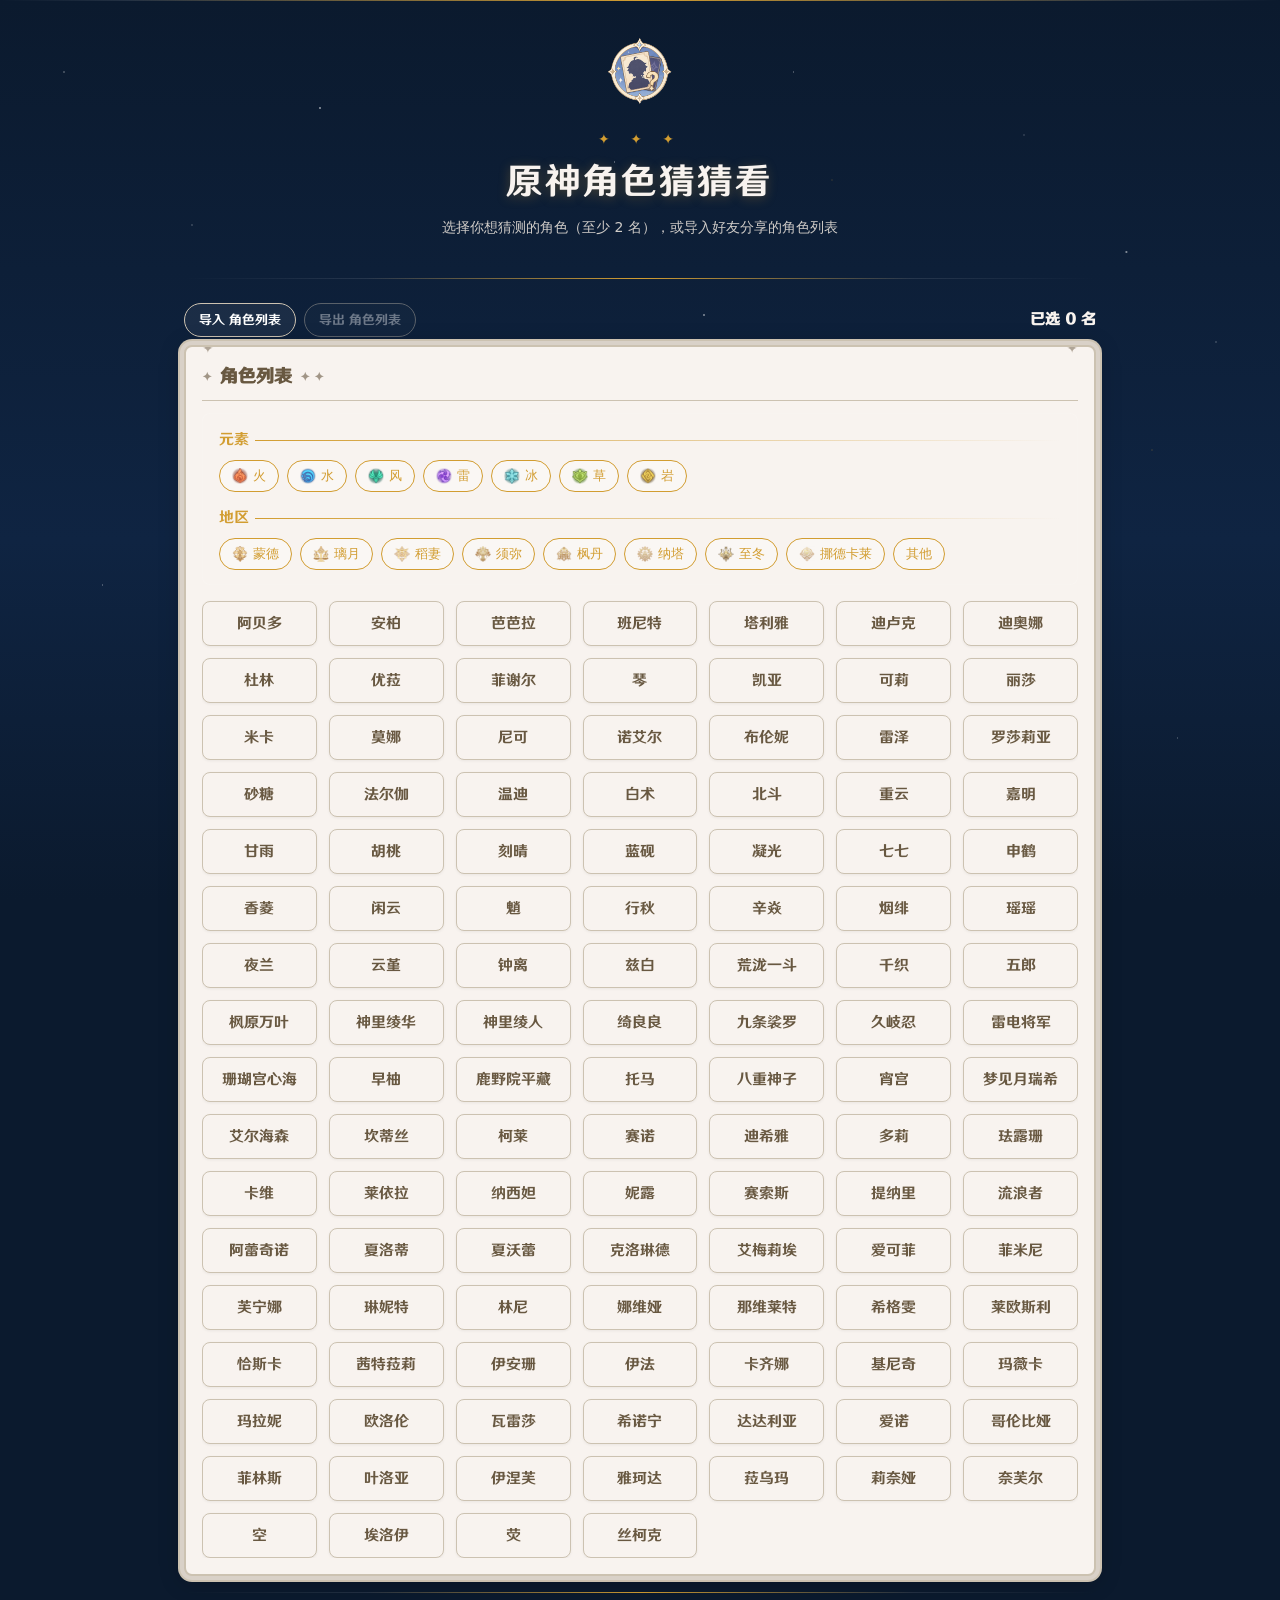
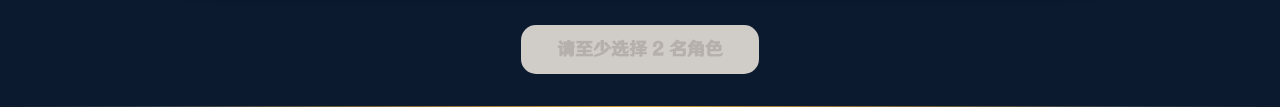
==== index.html @ c19e5338 "Initial commit: Genshin character guess game" ====
<!doctype html>
<html lang="en">
  <head>
    <meta charset="UTF-8" />
    <link rel="icon" type="image/png" href="./logo.png" />
    <meta name="viewport" content="width=device-width, initial-scale=1.0" />
    <title>原神角色猜猜看</title>
    <script type="module" crossorigin src="./assets/index-C_nuMbwn.js"></script>
    <link rel="stylesheet" crossorigin href="./assets/index-6CrWcAYw.css">
  </head>
  <body>
    <div id="root"></div>
  </body>
</html>
---- assets/index-6CrWcAYw.css ----
@font-face{font-family:Genshin;src:url(./zh-cn-B7w96uHY.ttf)format("truetype");font-weight:400;font-style:normal;font-display:swap}:root{--cream:#f8f3ef;--parchment:#edebe9;--beige:#d9d1c8;--warm-gray:#d0ccc8;--tan:#ccc2b1;--stone:#b5b0ac;--brown:#685841;--dark:#4a3a2a;--teal:#16769c;--white:#f8f9fa;--black:#000;--red:#cc4040;--gold:#d29d31;--bg:#0b1a2e;--bg-deep:#060f1c;--surface1:var(--cream);--surface2:var(--parchment);--surface3:var(--beige);--border:var(--tan);--border-visible:var(--stone);--border-accent:var(--brown);--text1:var(--brown);--text2:var(--dark);--text3:var(--stone);--text4:var(--warm-gray);--accent:var(--gold);--accent-teal:var(--teal);--success:#5cb85c;--error:var(--red);--warning:#e5a73b;--pyro:#e74c3c;--hydro:#3498db;--anemo:#52be80;--electro:#9b59b6;--dendro:#58d68d;--cryo:#5dade2;--geo:#d4a843;--font-display:"Genshin", "Noto Serif SC", serif;--font-body:"Noto Sans SC", system-ui, sans-serif;--radius-sm:4px;--radius-md:8px;--radius-lg:12px;--radius-pill:999px;--space-xs:4px;--space-sm:8px;--space-md:16px;--space-lg:24px;--space-xl:32px;--space-2xl:48px;--space-3xl:64px;--space-4xl:96px;--glow-accent:0 0 12px #d29d3166;--glow-strong:0 0 20px #d29d3199;--ease:cubic-bezier(.4, 0, .2, 1);--lightningcss-light:initial;--lightningcss-dark: ;color-scheme:light;font-family:var(--font-body);color:var(--text1);background:var(--bg);-webkit-font-smoothing:antialiased;-moz-osx-font-smoothing:grayscale;font-size:15px;line-height:1.6}*{box-sizing:border-box;margin:0;padding:0}body{background-color:#0000;background-image:radial-gradient(1px 1px at 5% 8%,#ffffffb3,#0000),radial-gradient(1px 1px at 15% 25%,#ffffff80,#0000),radial-gradient(1.5px 1.5px at 25% 12%,#fffc,#0000),radial-gradient(1px 1px at 35% 45%,#fff6,#0000),radial-gradient(1px 1px at 48% 18%,#fff9,#0000),radial-gradient(1.5px 1.5px at 55% 35%,#ffffffb3,#0000),radial-gradient(1px 1px at 62% 8%,#ffffff80,#0000),radial-gradient(1px 1px at 72% 42%,#fff9,#0000),radial-gradient(1px 1px at 80% 15%,#fff6,#0000),radial-gradient(1.5px 1.5px at 88% 28%,#ffffffb3,#0000),radial-gradient(1px 1px at 95% 38%,#ffffff80,#0000),radial-gradient(1px 1px at 8% 65%,#ffffff80,#0000),radial-gradient(1px 1px at 18% 80%,#ffffff59,#0000),radial-gradient(1px 1px at 28% 55%,#fff9,#0000),radial-gradient(1px 1px at 38% 72%,#fff6,#0000),radial-gradient(1.5px 1.5px at 50% 85%,#ffffff8c,#0000),radial-gradient(1px 1px at 60% 62%,#ffffff73,#0000),radial-gradient(1px 1px at 68% 78%,#ffffff80,#0000),radial-gradient(1px 1px at 78% 52%,#ffffff59,#0000),radial-gradient(1px 1px at 85% 68%,#fff9,#0000),radial-gradient(1px 1px at 92% 82%,#fff6,#0000),radial-gradient(.5px .5px at 12% 32%,#ffffff4d,#0000),radial-gradient(.5px .5px at 42% 6%,#ffffff40,#0000),radial-gradient(.5px .5px at 58% 48%,#ffffff4d,#0000),radial-gradient(.5px .5px at 75% 22%,#fff3,#0000),radial-gradient(.5px .5px at 32% 68%,#ffffff40,#0000),radial-gradient(.5px .5px at 45% 55%,#ffffff4d,#0000),radial-gradient(.5px .5px at 82% 45%,#fff3,#0000),radial-gradient(1px 1px at 20% 40%,#d29d3166,#0000),radial-gradient(1px 1px at 65% 20%,#d29d3159,#0000),radial-gradient(1px 1px at 40% 70%,#d29d314d,#0000),radial-gradient(1px 1px at 90%,#d29d3166,#0000),linear-gradient(#0b1a2e 0%,#0d1f38 30%,#0f2442 60%,#0b1a2e 100%);background-position:0 0,0 0,0 0,0 0,0 0,0 0,0 0,0 0,0 0,0 0,0 0,0 0,0 0,0 0,0 0,0 0,0 0,0 0,0 0,0 0,0 0,0 0,0 0,0 0,0 0,0 0,0 0,0 0,0 0,0 0,0 0,0 0,0 0;background-repeat:repeat,repeat,repeat,repeat,repeat,repeat,repeat,repeat,repeat,repeat,repeat,repeat,repeat,repeat,repeat,repeat,repeat,repeat,repeat,repeat,repeat,repeat,repeat,repeat,repeat,repeat,repeat,repeat,repeat,repeat,repeat,repeat,repeat;background-size:auto,auto,auto,auto,auto,auto,auto,auto,auto,auto,auto,auto,auto,auto,auto,auto,auto,auto,auto,auto,auto,auto,auto,auto,auto,auto,auto,auto,auto,auto,auto,auto,auto;background-attachment:fixed;background-origin:padding-box,padding-box,padding-box,padding-box,padding-box,padding-box,padding-box,padding-box,padding-box,padding-box,padding-box,padding-box,padding-box,padding-box,padding-box,padding-box,padding-box,padding-box,padding-box,padding-box,padding-box,padding-box,padding-box,padding-box,padding-box,padding-box,padding-box,padding-box,padding-box,padding-box,padding-box,padding-box,padding-box;background-clip:border-box,border-box,border-box,border-box,border-box,border-box,border-box,border-box,border-box,border-box,border-box,border-box,border-box,border-box,border-box,border-box,border-box,border-box,border-box,border-box,border-box,border-box,border-box,border-box,border-box,border-box,border-box,border-box,border-box,border-box,border-box,border-box,border-box;min-height:100vh;margin:0}#root{flex-direction:column;width:100%;max-width:100%;min-height:100vh;display:flex}.book-panel{background:var(--cream);border:2px solid var(--tan);border-radius:var(--radius-md);box-shadow:0 0 0 4px var(--beige), 0 0 0 6px var(--tan), 0 4px 24px #0000004d;position:relative}.book-panel:before,.book-panel:after{content:"✦";color:var(--brown);opacity:.5;pointer-events:none;font-size:14px;position:absolute}.book-panel:before{top:-10px;left:16px}.book-panel:after{top:-10px;right:16px}.section-header{align-items:center;gap:var(--space-sm);font-family:var(--font-display);color:var(--brown);padding-bottom:var(--space-sm);border-bottom:1px solid var(--tan);font-size:18px;font-weight:600;display:flex}.section-header:before,.section-header:after{content:"✦";color:var(--brown);opacity:.6;font-size:12px}.section-header:after{content:"✦ ✦"}.gold-line{background:linear-gradient(90deg, transparent 0%, var(--tan) 10%, var(--accent) 50%, var(--tan) 90%, transparent 100%);flex-shrink:0;height:1px}button{font-family:var(--font-display);cursor:pointer;transition:all .2s var(--ease);-webkit-user-select:none;user-select:none;border:none;outline:none}button:active{transform:scale(.96)}.btn-primary{border-radius:var(--radius-sm);background:var(--accent);color:var(--white);font-size:16px;font-weight:600;font-family:var(--font-display);padding:12px 28px;box-shadow:0 2px 8px #d29d314d}.btn-primary:hover{background:#e0aa3f;box-shadow:0 4px 16px #d29d3180}.btn-primary:disabled{background:var(--warm-gray);color:var(--stone);cursor:not-allowed;box-shadow:none}.btn-primary:disabled:hover{box-shadow:none}.btn-secondary{border-radius:var(--radius-sm);color:var(--brown);border:1px solid var(--tan);font-size:14px;font-weight:500;font-family:var(--font-body);background:0 0;padding:10px 24px}.btn-secondary:hover{border-color:var(--brown);background:#6858410f}select{font-family:var(--font-body);outline:none}textarea{font-family:var(--font-body);resize:vertical;outline:none}::-webkit-scrollbar{width:6px}::-webkit-scrollbar-track{background:var(--parchment)}::-webkit-scrollbar-thumb{background:var(--tan);border-radius:3px}::-webkit-scrollbar-thumb:hover{background:var(--stone)}._wrapper_1x5pn_1{flex-direction:column;min-height:100vh;display:flex}._line_1x5pn_13{background:linear-gradient(90deg, transparent 0%, #ffffff1a 10%, var(--accent) 50%, #ffffff1a 90%, transparent 100%);flex-shrink:0;height:1px}._content_1x5pn_39{flex-direction:column;flex:1;display:flex}._bar_4aho6_1{border-radius:var(--radius-md);margin-bottom:var(--space-md);background:#ffffff0a;border:1px solid #ffffff14;flex-direction:column;gap:14px;padding:14px 16px;display:flex}._group_4aho6_23{flex-direction:column;gap:8px;display:flex}._groupLabel_4aho6_35{font-family:var(--font-display);font-size:px;color:#d29d31;align-items:center;gap:6px;font-weight:500;display:flex}._groupLabel_4aho6_35:after{content:"";background:linear-gradient(90deg,#d29d31,#0000);flex:1;height:1px}._chips_4aho6_69{flex-wrap:wrap;gap:8px;display:flex}._chip_4aho6_69{border-radius:var(--radius-pill);cursor:pointer;transition:all .15s var(--ease);font-family:var(--font-body);color:#d29d31;background:#ffffff4d;border:1px solid #d29d31;align-items:center;gap:5px;padding:6px 12px;font-size:13px;display:flex}._chip_4aho6_69:hover{color:#ffffffe6;background:#b3914d;border-color:#ffffff4d}._chip_4aho6_69._active_4aho6_123{border-color:var(--accent);color:#ffffffe6;background:#b3914d;box-shadow:0 0 8px #d29d3126}._icon_4aho6_137{object-fit:contain;flex-shrink:0;width:16px;height:16px}._grid_1xgyg_1{grid-template-columns:repeat(auto-fill,minmax(110px,1fr));gap:12px;display:grid}._chip_1xgyg_13{text-align:center;border-radius:var(--radius-md);cursor:pointer;border:1px solid var(--tan);background:var(--cream);color:var(--brown);font-size:15px;font-family:var(--font-display);transition:all .2s var(--ease);-webkit-user-select:none;user-select:none;justify-content:center;align-items:center;padding:12px 8px;font-weight:500;display:flex;box-shadow:0 1px 3px #0000000f}._chip_1xgyg_13:hover{border-color:var(--accent);color:var(--accent);background:#fff;transform:translateY(-1px);box-shadow:0 2px 8px #d29d3126}._chip_1xgyg_13:active{transform:scale(.96)}._selected_1xgyg_75{color:var(--accent);border-color:var(--accent);background:#d29d311f;box-shadow:0 0 0 1px #d29d3133}._selected_1xgyg_75:hover{border-color:var(--accent);color:var(--accent);background:#d29d312e}._empty_1xgyg_101{text-align:center;color:var(--stone);padding:var(--space-2xl);font-size:14px}._bar_1h3ks_1{gap:var(--space-sm);align-items:center;display:flex}._fileInput_1h3ks_13{display:none}._bar_1h3ks_1 button{font-family:var(--font-display);color:#fff;background:#ffffff0f;border-radius:999px;padding:8px 14px;font-size:13px}._bar_1h3ks_1 button:disabled{opacity:.4;cursor:not-allowed}._screen_oc9hh_1{padding:var(--space-xl) var(--space-lg);flex-direction:column;flex:1;width:100%;max-width:960px;margin:0 auto;display:flex}._header_oc9hh_21{text-align:center;margin-bottom:var(--space-lg)}._logo_oc9hh_31{object-fit:contain;width:80px;height:80px;margin-bottom:var(--space-sm)}._title_oc9hh_45{font-family:var(--font-display);color:var(--cream);letter-spacing:.06em;text-shadow:0 2px 12px #d29d314d;font-size:36px;font-weight:550}._titleStars_oc9hh_63{color:var(--gold);letter-spacing:8px;margin-bottom:var(--space-xs);font-size:14px}._subtitle_oc9hh_77{color:var(--warm-gray);margin-top:var(--space-xs);font-size:14px}._line_oc9hh_89{background:linear-gradient(90deg, transparent 0%, #ffffff1a 20%, var(--gold) 50%, #ffffff1a 80%, transparent 100%);height:1px;margin:var(--space-md) 0}._toolbar_oc9hh_115{padding:var(--space-sm) 0;justify-content:space-between;align-items:center;gap:var(--space-sm);flex-wrap:wrap;display:flex}._count_oc9hh_133{color:var(--cream);font-family:var(--font-display);font-size:15px;font-weight:600}._gridWrapper_oc9hh_147{padding:var(--space-md);flex:1;overflow-y:auto}._footer_oc9hh_159{text-align:center;padding-top:var(--space-md)}._footer_oc9hh_159 button{border-radius:15px;min-width:220px;padding:14px 36px;font-size:18px}._viewer_h13od_1{background:var(--cream);border:2px solid var(--tan);border-radius:var(--radius-md);box-shadow:0 0 0 3px var(--beige), 0 0 0 5px var(--tan), 0 4px 20px #0003;flex:1;justify-content:center;align-items:center;min-height:300px;display:flex;position:relative;overflow:hidden}._viewer_h13od_1._zoomed_h13od_35{overflow:auto}._image_h13od_43{object-fit:contain;max-width:100%;max-height:100%;transition:transform .15s var(--ease);transform-origin:50%;-webkit-user-select:none;user-select:none}._placeholder_h13od_61{text-align:center;padding:var(--space-2xl)}._starIcon_h13od_71{color:var(--warm-gray);margin-bottom:var(--space-md);font-size:48px;display:block}._name_h13od_85{font-family:var(--font-display);color:var(--brown);margin-bottom:var(--space-sm);font-size:22px}._hint_h13od_99{color:var(--stone);font-size:14px}._hintSmall_h13od_109{color:var(--warm-gray);margin-top:var(--space-xs);opacity:.7;font-size:12px}._zoomControls_h13od_123{z-index:10;align-items:center;gap:6px;display:flex;position:absolute;bottom:12px;right:12px}._zoomBtn_h13od_143{border-radius:var(--radius-sm);border:1px solid var(--tan);width:32px;height:32px;color:var(--brown);font-size:18px;font-family:var(--font-body);cursor:pointer;transition:all .15s var(--ease);background:#ffffffe6;justify-content:center;align-items:center;line-height:1;display:flex}._zoomBtn_h13od_143:hover:not(:disabled){border-color:var(--accent);color:var(--accent);background:#fff}._zoomBtn_h13od_143:disabled{opacity:.35;cursor:not-allowed}._zoomLabel_h13od_199{font-family:var(--font-display);color:var(--brown);border-radius:var(--radius-sm);background:#ffffffe6;padding:4px 8px;font-size:12px}._container_f1njk_1{width:100%;position:relative}._trigger_f1njk_11{background:var(--white);width:100%;color:var(--text3);border:1px solid var(--tan);font-family:var(--font-body);cursor:pointer;text-align:left;transition:border-color .2s var(--ease), box-shadow .2s var(--ease);border-radius:13px;justify-content:space-between;align-items:center;padding:10px 36px 10px 14px;font-size:15px;display:flex}._trigger_f1njk_11:hover,._trigger_f1njk_11:focus{border-color:var(--accent);outline:none;box-shadow:0 0 0 3px #d29d311a}._hasValue_f1njk_59{color:var(--text1);border-color:var(--accent)}._placeholder_f1njk_69{color:var(--text4)}._arrow_f1njk_77{color:var(--brown);transition:transform .2s var(--ease);font-size:14px;position:absolute;top:50%;right:14px;transform:translateY(-50%)}._arrowOpen_f1njk_97{transform:translateY(-50%)rotate(180deg)}._menu_f1njk_105{background:var(--white);border:1px solid var(--accent);z-index:100;border-radius:13px;max-height:280px;position:absolute;top:calc(100% + 4px);left:0;right:0;overflow-y:auto;box-shadow:0 4px 16px #00000026}._option_f1njk_133{width:100%;color:var(--brown);font-family:var(--font-body);cursor:pointer;text-align:left;transition:background .1s var(--ease);background:0 0;border:none;padding:10px 14px;font-size:14px;display:block}._option_f1njk_133:hover{background:#d29d3114}._optionActive_f1njk_169{color:var(--accent);background:#d29d311f}._box_1felu_1{background:var(--white);width:100%;min-height:100px;color:var(--text1);border:1px solid var(--tan);font-family:var(--font-body);resize:vertical;transition:border-color .2s var(--ease), box-shadow .2s var(--ease);border-radius:13px;outline:none;padding:10px 14px;font-size:14px}._box_1felu_1::placeholder{color:var(--text4)}._box_1felu_1:focus{border-color:var(--accent);box-shadow:0 0 0 3px #d29d311a}._panel_ixjun_1{background:var(--cream);border:2px solid var(--tan);border-radius:var(--radius-md);box-shadow:0 0 0 3px var(--beige), 0 0 0 5px var(--tan), 0 4px 20px #0003;padding:var(--space-lg);gap:var(--space-lg);flex-direction:column;height:100%;display:flex;position:relative}._section_ixjun_33{gap:var(--space-sm);flex-direction:column;display:flex}._label_ixjun_45{font-family:var(--font-display);color:var(--brown);align-items:center;gap:6px;font-size:14px;font-weight:600;display:flex}._label_ixjun_45:before{content:"✦";color:var(--brown);opacity:.5;font-size:10px}._screen_1jb2v_1{gap:var(--space-lg);padding:var(--space-md) var(--space-lg);flex:1;grid-template-rows:1fr auto;grid-template-columns:2fr 1fr;width:100%;max-width:1100px;min-height:0;margin:0 auto;display:grid}._leftPanel_1jb2v_27{flex-direction:column;grid-row:1;min-height:0;display:flex}._header_1jb2v_41{margin-bottom:var(--space-sm);justify-content:space-between;align-items:center;display:flex}._questionLabel_1jb2v_55{font-family:var(--font-display);color:var(--cream);font-size:16px;font-weight:600}._rightPanel_1jb2v_69{flex-direction:column;grid-row:1;min-height:0;display:flex}._bottom_1jb2v_83{justify-content:space-between;align-items:center;gap:var(--space-md);padding-top:var(--space-sm);grid-area:2/1/auto/-1;display:flex}._navArea_1jb2v_103{align-items:center;gap:var(--space-sm);display:flex}._arrowBtn_1jb2v_115{width:40px;height:40px;color:var(--cream);cursor:pointer;transition:all .15s var(--ease);background:#ffffff14;border:1px solid #ffffff26;border-radius:50%;justify-content:center;align-items:center;font-size:16px;display:flex}._arrowBtn_1jb2v_115:hover:not(:disabled){border-color:var(--accent);color:var(--accent);background:#ffffff26}._arrowBtn_1jb2v_115:disabled{opacity:.25;cursor:not-allowed}._completeBtn_1jb2v_167{border-radius:13px;padding:12px 36px;font-size:18px;animation:2s ease-in-out infinite _pulseGlow_1jb2v_1}@keyframes _pulseGlow_1jb2v_1{0%,to{box-shadow:0 2px 8px #d29d314d}50%{box-shadow:0 4px 20px #d29d3199}}@media (width<=700px){._screen_1jb2v_1{grid-template-rows:auto auto auto;grid-template-columns:1fr}._leftPanel_1jb2v_27{grid-row:1}._rightPanel_1jb2v_69{grid-row:2}._bottom_1jb2v_83{flex-wrap:wrap;grid-area:3/1}}._row_42fqc_1{background:var(--white);border-radius:var(--radius-sm);border:1px solid var(--tan);border-radius:13px;padding:10px 14px}._correct_42fqc_17{border-color:var(--success)}._wrong_42fqc_25{border-color:var(--error)}._unanswered_42fqc_33{border-color:var(--tan)}._result_42fqc_41{align-items:center;gap:8px;display:flex}._correctText_42fqc_53{color:var(--success);font-size:16px;font-weight:600}._wrongText_42fqc_65{color:var(--error);font-size:16px;font-weight:600}._unansweredText_42fqc_77{color:var(--stone);font-style:italic}._correctAnswer_42fqc_87{color:var(--success);border-top:1px solid var(--tan);align-items:center;gap:6px;margin-top:6px;padding-top:6px;font-size:13px;display:flex}._portrait_42fqc_109{object-fit:cover;border:1px solid var(--tan);background:var(--beige);border-radius:50%;flex-shrink:0;width:32px;height:32px}._portraitSmall_42fqc_129{object-fit:cover;border:1px solid var(--tan);background:var(--beige);border-radius:50%;flex-shrink:0;width:22px;height:22px}._overlay_10qot_1{z-index:9999;background:#000000b3;justify-content:center;align-items:center;display:flex;position:fixed;inset:0}._card_10qot_21{background:#f8f3ef;border:2px solid #ccc2b1;border-radius:8px;width:460px;padding:24px 20px;box-shadow:0 0 0 3px #d9d1c8,0 0 0 5px #ccc2b1,0 8px 32px #00000080}._header_10qot_45{text-align:center;margin-bottom:20px}._logo_10qot_55{object-fit:contain;width:64px;height:64px;margin-bottom:8px}._stars_10qot_69{color:#d29d31;letter-spacing:12px;margin-bottom:8px;font-size:14px}._title_10qot_83{font-family:var(--font-display);color:#685841;letter-spacing:.06em;margin:0 0 8px;font-size:24px;font-weight:500}._score_10qot_101{font-family:var(--font-display);color:#4a3a2a;font-size:20px;font-weight:550}._divider_10qot_115{background:linear-gradient(90deg,#0000,#ccc2b1,#d29d31,#ccc2b1,#0000);height:1px;margin:16px 0}._table_10qot_127{flex-direction:column;display:flex}._row_10qot_137{border-bottom:1px solid #ccc2b166;align-items:center;gap:10px;padding:10px 0;font-size:14px;display:flex}._index_10qot_155{text-align:center;color:#b5b0ac;flex-shrink:0;width:22px;font-size:12px}._portrait_10qot_171{object-fit:cover;background:#d9d1c8;border:1px solid #ccc2b1;border-radius:50%;flex-shrink:0;width:36px;height:36px}._correctName_10qot_191{color:#4a3a2a;width:80px;font-weight:500;font-family:var(--font-display);flex-shrink:0}._guessCorrect_10qot_207{color:#5cb85c;width:80px;font-weight:500;font-family:var(--font-display);flex-shrink:0}._guessWrong_10qot_223{color:#cc4040;width:80px;font-weight:550;font-family:var(--font-display);flex-shrink:0}._comment_10qot_239{color:#8f8b88;white-space:pre-wrap;word-break:break-word;text-overflow:clip;font-size:12px;font-family:var(--font-display);flex:1;overflow:visible}._footer_10qot_261{text-align:center;margin-top:12px}._footerText_10qot_271{color:#b5b0ac;margin:0;font-size:12px}._actions_10qot_283{justify-content:center;gap:12px;margin-top:20px;display:flex}._downloadBtn_10qot_297{color:#fff;cursor:pointer;background:#d29d31;border:none;border-radius:6px;padding:12px 28px;font-size:15px;font-weight:550;transition:all .2s;box-shadow:0 2px 8px #d29d314d}._downloadBtn_10qot_297:hover:not(:disabled){background:#e0aa3f;box-shadow:0 4px 16px #d29d3180}._downloadBtn_10qot_297:disabled{opacity:.6;cursor:not-allowed}._closeBtn_10qot_343{color:#685841;cursor:pointer;background:0 0;border:1px solid #ccc2b1;border-radius:6px;padding:12px 28px;font-size:15px;transition:all .2s}._closeBtn_10qot_343:hover{background:#6858410f;border-color:#685841}._screen_18xdz_1{gap:var(--space-lg);padding:var(--space-md) var(--space-lg);flex:1;grid-template-rows:1fr auto;grid-template-columns:2fr 1fr;width:100%;max-width:1100px;min-height:0;margin:0 auto;display:grid}._leftPanel_18xdz_27{flex-direction:column;grid-row:1;min-height:0;display:flex}._header_18xdz_41{margin-bottom:var(--space-sm);justify-content:space-between;align-items:center;display:flex}._questionLabel_18xdz_55{font-family:var(--font-display);color:var(--cream);font-size:16px;font-weight:600}._scoreBadge_18xdz_69{font-family:var(--font-display);color:var(--accent);text-shadow:0 0 10px #d29d314d;font-size:18px;font-weight:700}._rightPanel_18xdz_85{flex-direction:column;grid-row:1;min-height:0;display:flex}._panel_18xdz_99{background:var(--cream);border:2px solid var(--tan);border-radius:var(--radius-md);box-shadow:0 0 0 3px var(--beige), 0 0 0 5px var(--tan), 0 4px 20px #0003;padding:var(--space-lg);gap:var(--space-lg);flex-direction:column;height:100%;display:flex}._section_18xdz_129{gap:var(--space-sm);flex-direction:column;display:flex}._label_18xdz_141{font-family:var(--font-display);color:var(--brown);align-items:center;gap:6px;font-size:14px;font-weight:600;display:flex}._label_18xdz_141:before{content:"✦";color:var(--brown);opacity:.5;font-size:10px}._commentDisplay_18xdz_175{background:var(--white);border:1px solid var(--tan);color:var(--brown);white-space:pre-wrap;word-break:break-word;border-radius:13px;min-height:60px;padding:10px 14px;font-size:14px}._noComment_18xdz_199{color:var(--stone);font-style:italic}._scoreBig_18xdz_209{text-align:center;font-family:var(--font-display);color:var(--accent);text-shadow:0 0 10px #d29d3133;font-size:48px;font-weight:700}._shareBtn_18xdz_227{border-radius:13px;width:100%;margin-top:auto}._playAgainBtn_18xdz_239{border-radius:13px;padding:12px 36px;font-size:18px}._bottom_18xdz_251{justify-content:space-between;align-items:center;gap:var(--space-md);padding-top:var(--space-sm);grid-area:2/1/auto/-1;display:flex}@media (width<=700px){._screen_18xdz_1{grid-template-rows:auto auto auto;grid-template-columns:1fr}._leftPanel_18xdz_27{grid-row:1}._rightPanel_18xdz_85{grid-row:2}._bottom_18xdz_251{flex-wrap:wrap;grid-area:3/1}}
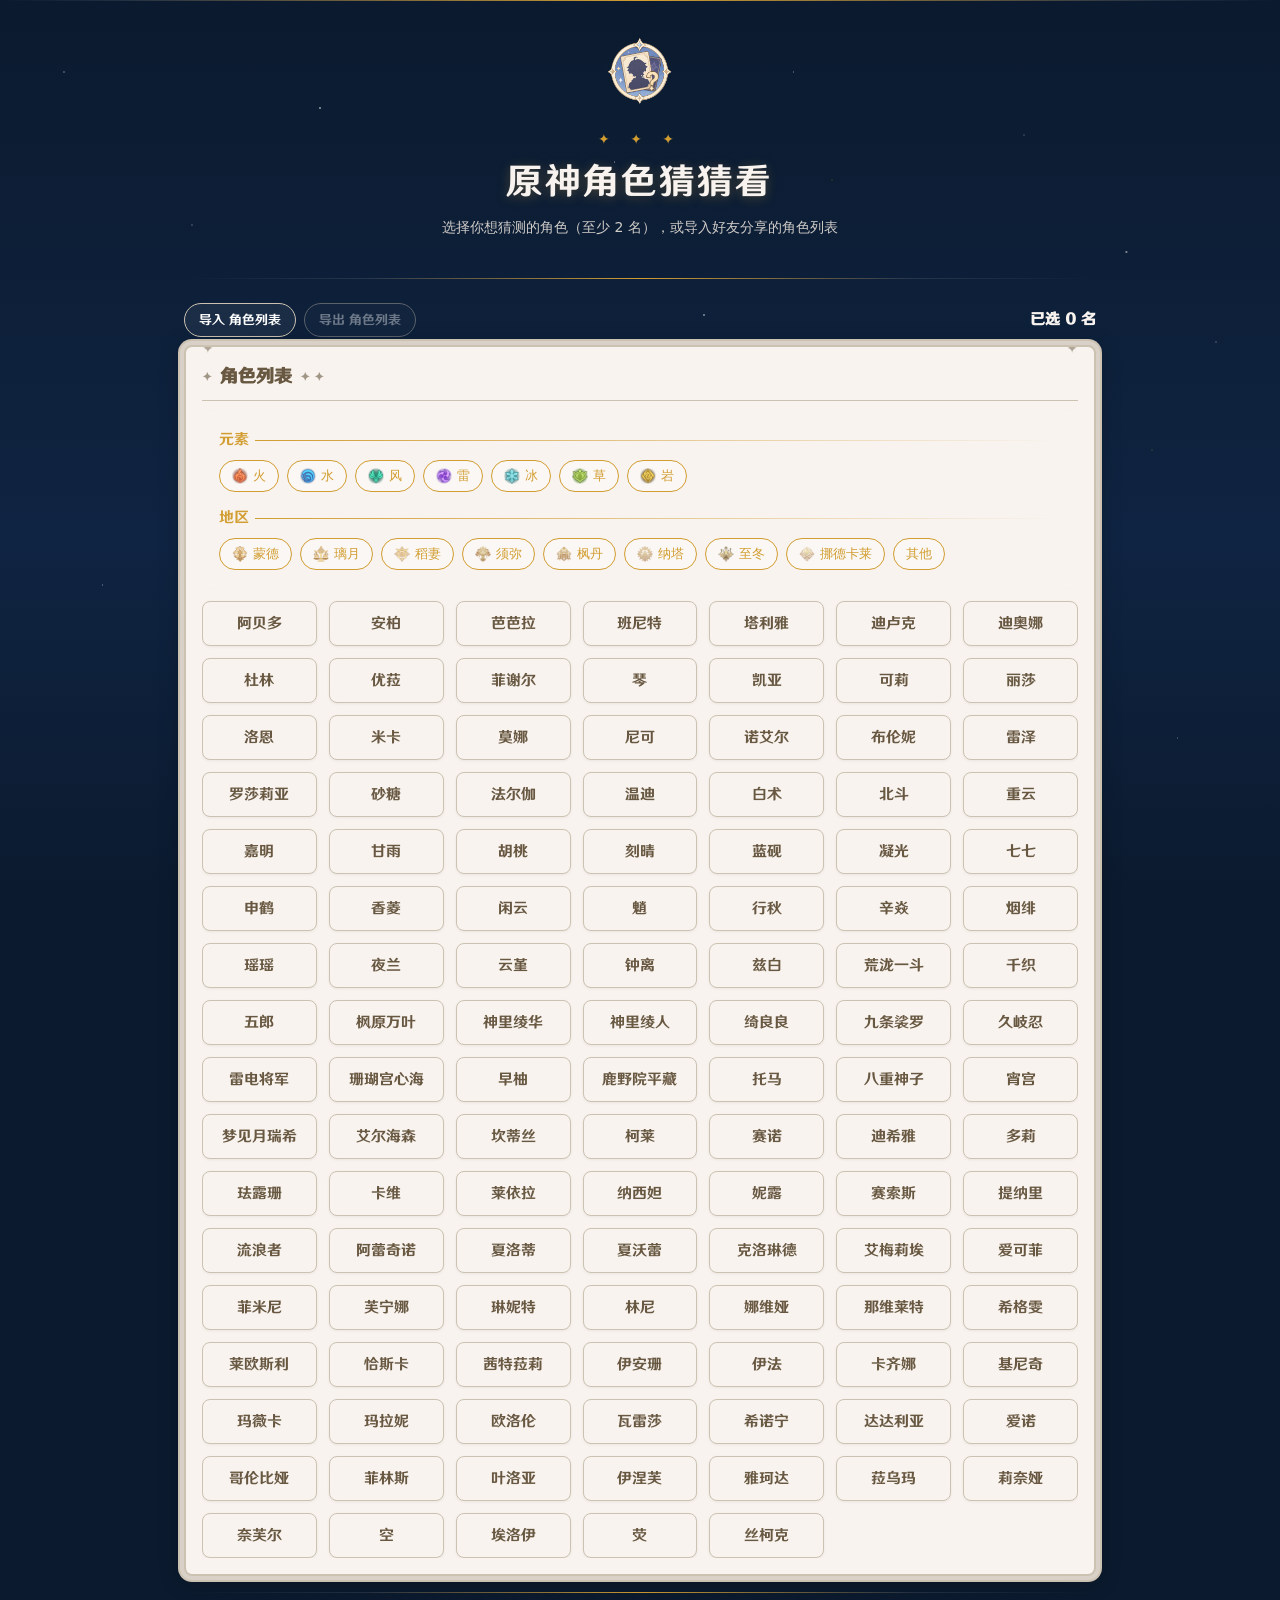
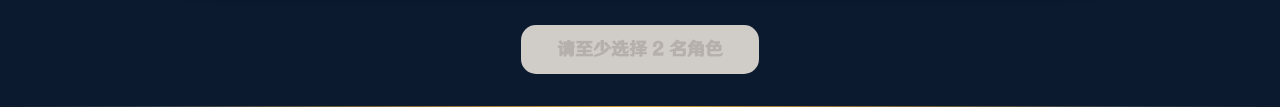
==== commit ac6c9655: "Add character Lohen" ====
--- a/index.html
+++ b/index.html
@@ -5,7 +5,7 @@
     <link rel="icon" type="image/png" href="./logo.png" />
     <meta name="viewport" content="width=device-width, initial-scale=1.0" />
     <title>原神角色猜猜看</title>
-    <script type="module" crossorigin src="./assets/index-C_nuMbwn.js"></script>
+    <script type="module" crossorigin src="./assets/index-C3ls69CL.js"></script>
     <link rel="stylesheet" crossorigin href="./assets/index-6CrWcAYw.css">
   </head>
   <body>
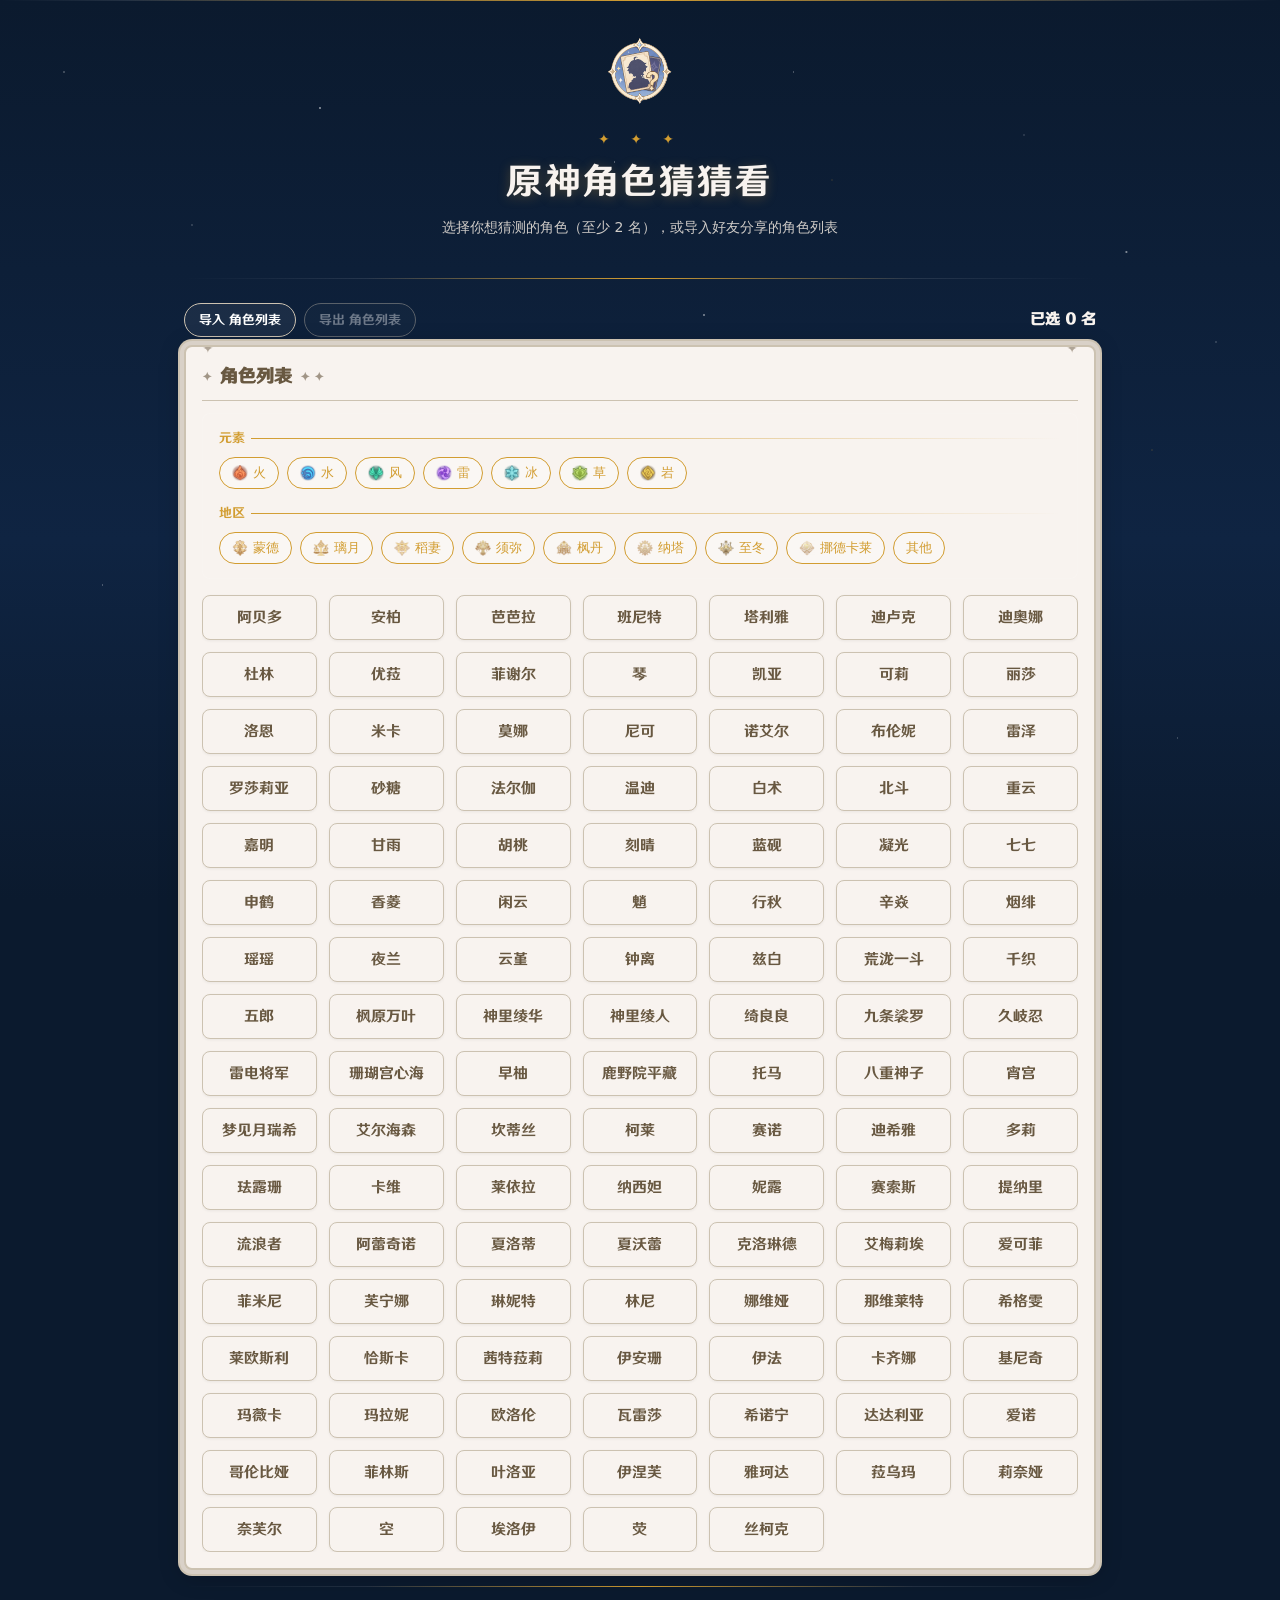
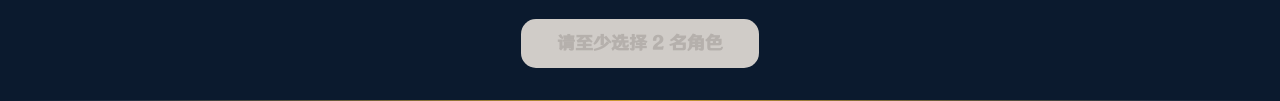
==== commit 233040e1: "improve mobile display" ====
--- a/index.html
+++ b/index.html
@@ -2,11 +2,11 @@
 <html lang="en">
   <head>
     <meta charset="UTF-8" />
-    <link rel="icon" type="image/png" href="./logo.png" />
+    <link rel="icon" type="image/webp" href="./logo-64.webp" />
     <meta name="viewport" content="width=device-width, initial-scale=1.0" />
     <title>原神角色猜猜看</title>
-    <script type="module" crossorigin src="./assets/index-C3ls69CL.js"></script>
-    <link rel="stylesheet" crossorigin href="./assets/index-6CrWcAYw.css">
+    <script type="module" crossorigin src="./assets/index-Buhnfivi.js"></script>
+    <link rel="stylesheet" crossorigin href="./assets/index-DTMUYOdc.css">
   </head>
   <body>
     <div id="root"></div>
--- a/assets/index-DTMUYOdc.css
+++ b/assets/index-DTMUYOdc.css
@@ -0,0 +1 @@
+@font-face{font-family:Genshin;src:url(./zh-cn-B7w96uHY.ttf)format("truetype");font-weight:400;font-style:normal;font-display:swap}:root{--cream:#f8f3ef;--parchment:#edebe9;--beige:#d9d1c8;--warm-gray:#d0ccc8;--tan:#ccc2b1;--stone:#b5b0ac;--brown:#685841;--dark:#4a3a2a;--teal:#16769c;--white:#f8f9fa;--black:#000;--red:#cc4040;--gold:#d29d31;--bg:#0b1a2e;--bg-deep:#060f1c;--surface1:var(--cream);--surface2:var(--parchment);--surface3:var(--beige);--border:var(--tan);--border-visible:var(--stone);--border-accent:var(--brown);--text1:var(--brown);--text2:var(--dark);--text3:var(--stone);--text4:var(--warm-gray);--accent:var(--gold);--accent-teal:var(--teal);--success:#5cb85c;--error:var(--red);--warning:#e5a73b;--pyro:#e74c3c;--hydro:#3498db;--anemo:#52be80;--electro:#9b59b6;--dendro:#58d68d;--cryo:#5dade2;--geo:#d4a843;--font-display:"Genshin", "Noto Serif SC", serif;--font-body:"Noto Sans SC", system-ui, sans-serif;--radius-sm:4px;--radius-md:8px;--radius-lg:12px;--radius-pill:999px;--space-xs:4px;--space-sm:8px;--space-md:16px;--space-lg:24px;--space-xl:32px;--space-2xl:48px;--space-3xl:64px;--space-4xl:96px;--glow-accent:0 0 12px #d29d3166;--glow-strong:0 0 20px #d29d3199;--ease:cubic-bezier(.4, 0, .2, 1);--lightningcss-light:initial;--lightningcss-dark: ;color-scheme:light;font-family:var(--font-body);color:var(--text1);background:var(--bg);-webkit-font-smoothing:antialiased;-moz-osx-font-smoothing:grayscale;font-size:15px;line-height:1.6}*{box-sizing:border-box;margin:0;padding:0}body{background-color:#0000;background-image:radial-gradient(1px 1px at 5% 8%,#ffffffb3,#0000),radial-gradient(1px 1px at 15% 25%,#ffffff80,#0000),radial-gradient(1.5px 1.5px at 25% 12%,#fffc,#0000),radial-gradient(1px 1px at 35% 45%,#fff6,#0000),radial-gradient(1px 1px at 48% 18%,#fff9,#0000),radial-gradient(1.5px 1.5px at 55% 35%,#ffffffb3,#0000),radial-gradient(1px 1px at 62% 8%,#ffffff80,#0000),radial-gradient(1px 1px at 72% 42%,#fff9,#0000),radial-gradient(1px 1px at 80% 15%,#fff6,#0000),radial-gradient(1.5px 1.5px at 88% 28%,#ffffffb3,#0000),radial-gradient(1px 1px at 95% 38%,#ffffff80,#0000),radial-gradient(1px 1px at 8% 65%,#ffffff80,#0000),radial-gradient(1px 1px at 18% 80%,#ffffff59,#0000),radial-gradient(1px 1px at 28% 55%,#fff9,#0000),radial-gradient(1px 1px at 38% 72%,#fff6,#0000),radial-gradient(1.5px 1.5px at 50% 85%,#ffffff8c,#0000),radial-gradient(1px 1px at 60% 62%,#ffffff73,#0000),radial-gradient(1px 1px at 68% 78%,#ffffff80,#0000),radial-gradient(1px 1px at 78% 52%,#ffffff59,#0000),radial-gradient(1px 1px at 85% 68%,#fff9,#0000),radial-gradient(1px 1px at 92% 82%,#fff6,#0000),radial-gradient(.5px .5px at 12% 32%,#ffffff4d,#0000),radial-gradient(.5px .5px at 42% 6%,#ffffff40,#0000),radial-gradient(.5px .5px at 58% 48%,#ffffff4d,#0000),radial-gradient(.5px .5px at 75% 22%,#fff3,#0000),radial-gradient(.5px .5px at 32% 68%,#ffffff40,#0000),radial-gradient(.5px .5px at 45% 55%,#ffffff4d,#0000),radial-gradient(.5px .5px at 82% 45%,#fff3,#0000),radial-gradient(1px 1px at 20% 40%,#d29d3166,#0000),radial-gradient(1px 1px at 65% 20%,#d29d3159,#0000),radial-gradient(1px 1px at 40% 70%,#d29d314d,#0000),radial-gradient(1px 1px at 90%,#d29d3166,#0000),linear-gradient(#0b1a2e 0%,#0d1f38 30%,#0f2442 60%,#0b1a2e 100%);background-position:0 0,0 0,0 0,0 0,0 0,0 0,0 0,0 0,0 0,0 0,0 0,0 0,0 0,0 0,0 0,0 0,0 0,0 0,0 0,0 0,0 0,0 0,0 0,0 0,0 0,0 0,0 0,0 0,0 0,0 0,0 0,0 0,0 0;background-repeat:repeat,repeat,repeat,repeat,repeat,repeat,repeat,repeat,repeat,repeat,repeat,repeat,repeat,repeat,repeat,repeat,repeat,repeat,repeat,repeat,repeat,repeat,repeat,repeat,repeat,repeat,repeat,repeat,repeat,repeat,repeat,repeat,repeat;background-size:auto,auto,auto,auto,auto,auto,auto,auto,auto,auto,auto,auto,auto,auto,auto,auto,auto,auto,auto,auto,auto,auto,auto,auto,auto,auto,auto,auto,auto,auto,auto,auto,auto;background-attachment:fixed;background-origin:padding-box,padding-box,padding-box,padding-box,padding-box,padding-box,padding-box,padding-box,padding-box,padding-box,padding-box,padding-box,padding-box,padding-box,padding-box,padding-box,padding-box,padding-box,padding-box,padding-box,padding-box,padding-box,padding-box,padding-box,padding-box,padding-box,padding-box,padding-box,padding-box,padding-box,padding-box,padding-box,padding-box;background-clip:border-box,border-box,border-box,border-box,border-box,border-box,border-box,border-box,border-box,border-box,border-box,border-box,border-box,border-box,border-box,border-box,border-box,border-box,border-box,border-box,border-box,border-box,border-box,border-box,border-box,border-box,border-box,border-box,border-box,border-box,border-box,border-box,border-box;min-height:100vh;margin:0}#root{flex-direction:column;width:100%;max-width:100%;min-height:100vh;display:flex}.book-panel{background:var(--cream);border:2px solid var(--tan);border-radius:var(--radius-md);box-shadow:0 0 0 4px var(--beige), 0 0 0 6px var(--tan), 0 4px 24px #0000004d;position:relative}.book-panel:before,.book-panel:after{content:"✦";color:var(--brown);opacity:.5;pointer-events:none;font-size:14px;position:absolute}.book-panel:before{top:-10px;left:16px}.book-panel:after{top:-10px;right:16px}.section-header{align-items:center;gap:var(--space-sm);font-family:var(--font-display);color:var(--brown);padding-bottom:var(--space-sm);border-bottom:1px solid var(--tan);font-size:18px;font-weight:600;display:flex}.section-header:before,.section-header:after{content:"✦";color:var(--brown);opacity:.6;font-size:12px}.section-header:after{content:"✦ ✦"}.gold-line{background:linear-gradient(90deg, transparent 0%, var(--tan) 10%, var(--accent) 50%, var(--tan) 90%, transparent 100%);flex-shrink:0;height:1px}button{font-family:var(--font-display);cursor:pointer;transition:all .2s var(--ease);-webkit-user-select:none;user-select:none;touch-action:manipulation;border:none;outline:none}button:active{transform:scale(.96)}.btn-primary{border-radius:var(--radius-sm);background:var(--accent);color:var(--white);font-size:16px;font-weight:600;font-family:var(--font-display);padding:12px 28px;box-shadow:0 2px 8px #d29d314d}.btn-primary:hover{background:#e0aa3f;box-shadow:0 4px 16px #d29d3180}.btn-primary:disabled{background:var(--warm-gray);color:var(--stone);cursor:not-allowed;box-shadow:none}.btn-primary:disabled:hover{box-shadow:none}.btn-secondary{border-radius:var(--radius-sm);color:var(--brown);border:1px solid var(--tan);font-size:14px;font-weight:500;font-family:var(--font-body);background:0 0;padding:10px 24px}.btn-secondary:hover{border-color:var(--brown);background:#6858410f}select{font-family:var(--font-body);outline:none}textarea{font-family:var(--font-body);resize:vertical;outline:none}::-webkit-scrollbar{width:6px}::-webkit-scrollbar-track{background:var(--parchment)}::-webkit-scrollbar-thumb{background:var(--tan);border-radius:3px}::-webkit-scrollbar-thumb:hover{background:var(--stone)}._wrapper_1x5pn_1{flex-direction:column;min-height:100vh;display:flex}._line_1x5pn_13{background:linear-gradient(90deg, transparent 0%, #ffffff1a 10%, var(--accent) 50%, #ffffff1a 90%, transparent 100%);flex-shrink:0;height:1px}._content_1x5pn_39{flex-direction:column;flex:1;display:flex}._bar_473tj_1{border-radius:var(--radius-md);margin-bottom:var(--space-md);background:#ffffff0a;border:1px solid #ffffff14;flex-direction:column;gap:14px;padding:14px 16px;display:flex}._group_473tj_23{flex-direction:column;gap:8px;display:flex}._groupLabel_473tj_35{font-family:var(--font-display);color:#d29d31;align-items:center;gap:6px;font-size:13px;font-weight:500;display:flex}._groupLabel_473tj_35:after{content:"";background:linear-gradient(90deg,#d29d31,#0000);flex:1;height:1px}._chips_473tj_69{flex-wrap:wrap;gap:8px;display:flex}._chip_473tj_69{border-radius:var(--radius-pill);cursor:pointer;transition:all .15s var(--ease);font-family:var(--font-body);color:#d29d31;background:#ffffff4d;border:1px solid #d29d31;align-items:center;gap:5px;padding:6px 12px;font-size:13px;display:flex}._chip_473tj_69:hover{color:#ffffffe6;background:#b3914d;border-color:#ffffff4d}._chip_473tj_69._active_473tj_123{border-color:var(--accent);color:#ffffffe6;background:#b3914d;box-shadow:0 0 8px #d29d3126}._icon_473tj_137{object-fit:contain;flex-shrink:0;width:16px;height:16px}._grid_1xgyg_1{grid-template-columns:repeat(auto-fill,minmax(110px,1fr));gap:12px;display:grid}._chip_1xgyg_13{text-align:center;border-radius:var(--radius-md);cursor:pointer;border:1px solid var(--tan);background:var(--cream);color:var(--brown);font-size:15px;font-family:var(--font-display);transition:all .2s var(--ease);-webkit-user-select:none;user-select:none;justify-content:center;align-items:center;padding:12px 8px;font-weight:500;display:flex;box-shadow:0 1px 3px #0000000f}._chip_1xgyg_13:hover{border-color:var(--accent);color:var(--accent);background:#fff;transform:translateY(-1px);box-shadow:0 2px 8px #d29d3126}._chip_1xgyg_13:active{transform:scale(.96)}._selected_1xgyg_75{color:var(--accent);border-color:var(--accent);background:#d29d311f;box-shadow:0 0 0 1px #d29d3133}._selected_1xgyg_75:hover{border-color:var(--accent);color:var(--accent);background:#d29d312e}._empty_1xgyg_101{text-align:center;color:var(--stone);padding:var(--space-2xl);font-size:14px}._bar_1h3ks_1{gap:var(--space-sm);align-items:center;display:flex}._fileInput_1h3ks_13{display:none}._bar_1h3ks_1 button{font-family:var(--font-display);color:#fff;background:#ffffff0f;border-radius:999px;padding:8px 14px;font-size:13px}._bar_1h3ks_1 button:disabled{opacity:.4;cursor:not-allowed}._screen_oc9hh_1{padding:var(--space-xl) var(--space-lg);flex-direction:column;flex:1;width:100%;max-width:960px;margin:0 auto;display:flex}._header_oc9hh_21{text-align:center;margin-bottom:var(--space-lg)}._logo_oc9hh_31{object-fit:contain;width:80px;height:80px;margin-bottom:var(--space-sm)}._title_oc9hh_45{font-family:var(--font-display);color:var(--cream);letter-spacing:.06em;text-shadow:0 2px 12px #d29d314d;font-size:36px;font-weight:550}._titleStars_oc9hh_63{color:var(--gold);letter-spacing:8px;margin-bottom:var(--space-xs);font-size:14px}._subtitle_oc9hh_77{color:var(--warm-gray);margin-top:var(--space-xs);font-size:14px}._line_oc9hh_89{background:linear-gradient(90deg, transparent 0%, #ffffff1a 20%, var(--gold) 50%, #ffffff1a 80%, transparent 100%);height:1px;margin:var(--space-md) 0}._toolbar_oc9hh_115{padding:var(--space-sm) 0;justify-content:space-between;align-items:center;gap:var(--space-sm);flex-wrap:wrap;display:flex}._count_oc9hh_133{color:var(--cream);font-family:var(--font-display);font-size:15px;font-weight:600}._gridWrapper_oc9hh_147{padding:var(--space-md);flex:1;overflow-y:auto}._footer_oc9hh_159{text-align:center;padding-top:var(--space-md)}._footer_oc9hh_159 button{border-radius:15px;min-width:220px;padding:14px 36px;font-size:18px}._viewer_1cmp2_1{background:var(--cream);border:2px solid var(--tan);border-radius:var(--radius-md);box-shadow:0 0 0 3px var(--beige), 0 0 0 5px var(--tan), 0 4px 20px #0003;flex:1;justify-content:center;align-items:center;min-height:300px;display:flex;position:relative;overflow:hidden}._viewer_1cmp2_1._zoomed_1cmp2_35{overflow:auto}._image_1cmp2_43{object-fit:contain;max-width:100%;max-height:100%;transition:transform .15s var(--ease);transform-origin:50%;-webkit-user-select:none;user-select:none}._placeholder_1cmp2_61{text-align:center;padding:var(--space-2xl)}._starIcon_1cmp2_71{color:var(--warm-gray);margin-bottom:var(--space-md);font-size:48px;display:block}._name_1cmp2_85{font-family:var(--font-display);color:var(--brown);margin-bottom:var(--space-sm);font-size:22px}._hint_1cmp2_99{color:var(--stone);font-size:14px}._hintSmall_1cmp2_109{color:var(--warm-gray);margin-top:var(--space-xs);opacity:.7;font-size:12px}._zoomControls_1cmp2_123{z-index:10;align-items:center;gap:6px;display:flex;position:absolute;bottom:12px;right:12px}._zoomBtn_1cmp2_143{border-radius:var(--radius-sm);border:1px solid var(--tan);width:40px;height:40px;color:var(--brown);font-size:18px;font-family:var(--font-body);cursor:pointer;transition:all .15s var(--ease);background:#ffffffe6;justify-content:center;align-items:center;line-height:1;display:flex}._zoomBtn_1cmp2_143:hover:not(:disabled){border-color:var(--accent);color:var(--accent);background:#fff}._zoomBtn_1cmp2_143:disabled{opacity:.35;cursor:not-allowed}._zoomLabel_1cmp2_199{font-family:var(--font-display);color:var(--brown);border-radius:var(--radius-sm);background:#ffffffe6;padding:4px 8px;font-size:12px}._container_1y8jl_1{width:100%;position:relative}._trigger_1y8jl_11{background:var(--white);width:100%;color:var(--text3);border:1px solid var(--tan);font-family:var(--font-body);cursor:pointer;text-align:left;transition:border-color .2s var(--ease), box-shadow .2s var(--ease);border-radius:13px;justify-content:space-between;align-items:center;padding:10px 36px 10px 14px;font-size:15px;display:flex}._trigger_1y8jl_11:hover,._trigger_1y8jl_11:focus{border-color:var(--accent);outline:none;box-shadow:0 0 0 3px #d29d311a}._hasValue_1y8jl_59{color:var(--text1);border-color:var(--accent)}._placeholder_1y8jl_69{color:var(--text4)}._arrow_1y8jl_77{color:var(--brown);transition:transform .2s var(--ease);font-size:14px;position:absolute;top:50%;right:14px;transform:translateY(-50%)}._arrowOpen_1y8jl_97{transform:translateY(-50%)rotate(180deg)}._menu_1y8jl_105{background:var(--white);border:1px solid var(--accent);z-index:100;border-radius:13px;max-height:280px;position:absolute;top:calc(100% + 4px);left:0;right:0;overflow-y:auto;box-shadow:0 4px 16px #00000026}._option_1y8jl_133{width:100%;color:var(--brown);font-family:var(--font-body);cursor:pointer;text-align:left;transition:background .1s var(--ease);background:0 0;border:none;padding:10px 14px;font-size:14px;display:block}._option_1y8jl_133:hover{background:#d29d3114}._optionSelectedHere_1y8jl_171{color:var(--accent);background:#d29d3124;font-weight:600}._optionUsedElsewhere_1y8jl_185{color:var(--stone);opacity:.55;cursor:pointer}._optionUsedElsewhere_1y8jl_185:hover{opacity:.7;background:#d29d310f}._optionAvailable_1y8jl_209{color:var(--brown)}._box_1felu_1{background:var(--white);width:100%;min-height:100px;color:var(--text1);border:1px solid var(--tan);font-family:var(--font-body);resize:vertical;transition:border-color .2s var(--ease), box-shadow .2s var(--ease);border-radius:13px;outline:none;padding:10px 14px;font-size:14px}._box_1felu_1::placeholder{color:var(--text4)}._box_1felu_1:focus{border-color:var(--accent);box-shadow:0 0 0 3px #d29d311a}._panel_ixjun_1{background:var(--cream);border:2px solid var(--tan);border-radius:var(--radius-md);box-shadow:0 0 0 3px var(--beige), 0 0 0 5px var(--tan), 0 4px 20px #0003;padding:var(--space-lg);gap:var(--space-lg);flex-direction:column;height:100%;display:flex;position:relative}._section_ixjun_33{gap:var(--space-sm);flex-direction:column;display:flex}._label_ixjun_45{font-family:var(--font-display);color:var(--brown);align-items:center;gap:6px;font-size:14px;font-weight:600;display:flex}._label_ixjun_45:before{content:"✦";color:var(--brown);opacity:.5;font-size:10px}._screen_1jb2v_1{gap:var(--space-lg);padding:var(--space-md) var(--space-lg);flex:1;grid-template-rows:1fr auto;grid-template-columns:2fr 1fr;width:100%;max-width:1100px;min-height:0;margin:0 auto;display:grid}._leftPanel_1jb2v_27{flex-direction:column;grid-row:1;min-height:0;display:flex}._header_1jb2v_41{margin-bottom:var(--space-sm);justify-content:space-between;align-items:center;display:flex}._questionLabel_1jb2v_55{font-family:var(--font-display);color:var(--cream);font-size:16px;font-weight:600}._rightPanel_1jb2v_69{flex-direction:column;grid-row:1;min-height:0;display:flex}._bottom_1jb2v_83{justify-content:space-between;align-items:center;gap:var(--space-md);padding-top:var(--space-sm);grid-area:2/1/auto/-1;display:flex}._navArea_1jb2v_103{align-items:center;gap:var(--space-sm);display:flex}._arrowBtn_1jb2v_115{width:40px;height:40px;color:var(--cream);cursor:pointer;transition:all .15s var(--ease);background:#ffffff14;border:1px solid #ffffff26;border-radius:50%;justify-content:center;align-items:center;font-size:16px;display:flex}._arrowBtn_1jb2v_115:hover:not(:disabled){border-color:var(--accent);color:var(--accent);background:#ffffff26}._arrowBtn_1jb2v_115:disabled{opacity:.25;cursor:not-allowed}._completeBtn_1jb2v_167{border-radius:13px;padding:12px 36px;font-size:18px;animation:2s ease-in-out infinite _pulseGlow_1jb2v_1}@keyframes _pulseGlow_1jb2v_1{0%,to{box-shadow:0 2px 8px #d29d314d}50%{box-shadow:0 4px 20px #d29d3199}}@media (width<=700px){._screen_1jb2v_1{grid-template-rows:auto auto auto;grid-template-columns:1fr}._leftPanel_1jb2v_27{grid-row:1}._rightPanel_1jb2v_69{grid-row:2}._bottom_1jb2v_83{flex-wrap:wrap;grid-area:3/1}}._row_42fqc_1{background:var(--white);border-radius:var(--radius-sm);border:1px solid var(--tan);border-radius:13px;padding:10px 14px}._correct_42fqc_17{border-color:var(--success)}._wrong_42fqc_25{border-color:var(--error)}._unanswered_42fqc_33{border-color:var(--tan)}._result_42fqc_41{align-items:center;gap:8px;display:flex}._correctText_42fqc_53{color:var(--success);font-size:16px;font-weight:600}._wrongText_42fqc_65{color:var(--error);font-size:16px;font-weight:600}._unansweredText_42fqc_77{color:var(--stone);font-style:italic}._correctAnswer_42fqc_87{color:var(--success);border-top:1px solid var(--tan);align-items:center;gap:6px;margin-top:6px;padding-top:6px;font-size:13px;display:flex}._portrait_42fqc_109{object-fit:cover;border:1px solid var(--tan);background:var(--beige);border-radius:50%;flex-shrink:0;width:32px;height:32px}._portraitSmall_42fqc_129{object-fit:cover;border:1px solid var(--tan);background:var(--beige);border-radius:50%;flex-shrink:0;width:22px;height:22px}._overlay_1s4g0_3{z-index:9999;-webkit-overflow-scrolling:touch;background:#000000b3;flex-direction:column;justify-content:flex-start;align-items:center;gap:16px;padding:16px 12px;display:flex;position:fixed;inset:0;overflow:hidden auto}._card_1s4g0_19{background:#f8f3ef;border:2px solid #ccc2b1;border-radius:6px;flex-shrink:0;width:100%;max-width:460px;margin:0 auto;padding:20px 16px;box-shadow:0 0 0 3px #d9d1c8,0 0 0 5px #ccc2b1,0 8px 32px #00000080}._header_1s4g0_34{text-align:center;margin-bottom:20px}._logo_1s4g0_39{object-fit:contain;width:64px;height:64px;margin-bottom:8px}._stars_1s4g0_46{color:#d29d31;letter-spacing:12px;margin-bottom:8px;font-size:14px}._title_1s4g0_53{font-family:var(--font-display);color:#685841;letter-spacing:.06em;margin:0 0 8px;font-size:20px;font-weight:500}._score_1s4g0_62{font-family:var(--font-display);color:#4a3a2a;font-size:16px;font-weight:550}._divider_1s4g0_69{background:linear-gradient(90deg,#0000,#ccc2b1,#d29d31,#ccc2b1,#0000);height:1px;margin:16px 0}._table_1s4g0_75{flex-direction:column;display:flex}._row_1s4g0_80{border-bottom:1px solid #ccc2b166;align-items:center;gap:6px;padding:8px 0;font-size:12px;display:flex}._index_1s4g0_89{text-align:center;color:#b5b0ac;flex-shrink:0;width:22px;font-size:12px}._portrait_1s4g0_97{object-fit:cover;background:#d9d1c8;border:1px solid #ccc2b1;border-radius:50%;flex-shrink:0;width:28px;height:28px}._correctName_1s4g0_107{color:#4a3a2a;width:60px;font-weight:500;font-family:var(--font-display);flex-shrink:0;font-size:12px}._guessCorrect_1s4g0_116{color:#5cb85c;width:60px;font-weight:500;font-family:var(--font-display);flex-shrink:0;font-size:12px}._guessWrong_1s4g0_125{color:#cc4040;width:60px;font-weight:550;font-family:var(--font-display);flex-shrink:0;font-size:12px}._comment_1s4g0_134{color:#8f8b88;white-space:pre-wrap;word-break:break-word;text-overflow:clip;font-size:11px;font-family:var(--font-display);flex:1;overflow:visible}._footer_1s4g0_145{text-align:center;margin-top:12px}._footerText_1s4g0_150{color:#b5b0ac;margin:0;font-size:12px}._actions_1s4g0_156{flex-shrink:0;justify-content:center;gap:12px;width:100%;max-width:460px;margin:0 auto;display:flex}._downloadBtn_1s4g0_166{color:#fff;cursor:pointer;background:#d29d31;border:none;border-radius:6px;padding:10px 20px;font-size:14px;font-weight:550;transition:all .2s;box-shadow:0 2px 8px #d29d314d}._downloadBtn_1s4g0_166:hover:not(:disabled){background:#e0aa3f;box-shadow:0 4px 16px #d29d3180}._downloadBtn_1s4g0_166:disabled{opacity:.6;cursor:not-allowed}._closeBtn_1s4g0_189{color:#685841;cursor:pointer;background:0 0;border:1px solid #ccc2b1;border-radius:6px;padding:10px 20px;font-size:14px;transition:all .2s}._closeBtn_1s4g0_189:hover{background:#6858410f;border-color:#685841}@media (width>=500px){._overlay_1s4g0_3{padding:20px 16px}._card_1s4g0_19{border-radius:8px;width:460px;padding:24px 20px}._title_1s4g0_53{font-size:24px}._score_1s4g0_62{font-size:20px}._row_1s4g0_80{gap:10px;padding:10px 0;font-size:14px}._portrait_1s4g0_97{width:36px;height:36px}._correctName_1s4g0_107,._guessCorrect_1s4g0_116,._guessWrong_1s4g0_125{width:80px;font-size:14px}._comment_1s4g0_134{font-size:12px}._downloadBtn_1s4g0_166,._closeBtn_1s4g0_189{padding:12px 28px;font-size:15px}}._screen_18xdz_1{gap:var(--space-lg);padding:var(--space-md) var(--space-lg);flex:1;grid-template-rows:1fr auto;grid-template-columns:2fr 1fr;width:100%;max-width:1100px;min-height:0;margin:0 auto;display:grid}._leftPanel_18xdz_27{flex-direction:column;grid-row:1;min-height:0;display:flex}._header_18xdz_41{margin-bottom:var(--space-sm);justify-content:space-between;align-items:center;display:flex}._questionLabel_18xdz_55{font-family:var(--font-display);color:var(--cream);font-size:16px;font-weight:600}._scoreBadge_18xdz_69{font-family:var(--font-display);color:var(--accent);text-shadow:0 0 10px #d29d314d;font-size:18px;font-weight:700}._rightPanel_18xdz_85{flex-direction:column;grid-row:1;min-height:0;display:flex}._panel_18xdz_99{background:var(--cream);border:2px solid var(--tan);border-radius:var(--radius-md);box-shadow:0 0 0 3px var(--beige), 0 0 0 5px var(--tan), 0 4px 20px #0003;padding:var(--space-lg);gap:var(--space-lg);flex-direction:column;height:100%;display:flex}._section_18xdz_129{gap:var(--space-sm);flex-direction:column;display:flex}._label_18xdz_141{font-family:var(--font-display);color:var(--brown);align-items:center;gap:6px;font-size:14px;font-weight:600;display:flex}._label_18xdz_141:before{content:"✦";color:var(--brown);opacity:.5;font-size:10px}._commentDisplay_18xdz_175{background:var(--white);border:1px solid var(--tan);color:var(--brown);white-space:pre-wrap;word-break:break-word;border-radius:13px;min-height:60px;padding:10px 14px;font-size:14px}._noComment_18xdz_199{color:var(--stone);font-style:italic}._scoreBig_18xdz_209{text-align:center;font-family:var(--font-display);color:var(--accent);text-shadow:0 0 10px #d29d3133;font-size:48px;font-weight:700}._shareBtn_18xdz_227{border-radius:13px;width:100%;margin-top:auto}._playAgainBtn_18xdz_239{border-radius:13px;padding:12px 36px;font-size:18px}._bottom_18xdz_251{justify-content:space-between;align-items:center;gap:var(--space-md);padding-top:var(--space-sm);grid-area:2/1/auto/-1;display:flex}@media (width<=700px){._screen_18xdz_1{grid-template-rows:auto auto auto;grid-template-columns:1fr}._leftPanel_18xdz_27{grid-row:1}._rightPanel_18xdz_85{grid-row:2}._bottom_18xdz_251{flex-wrap:wrap;grid-area:3/1}}
